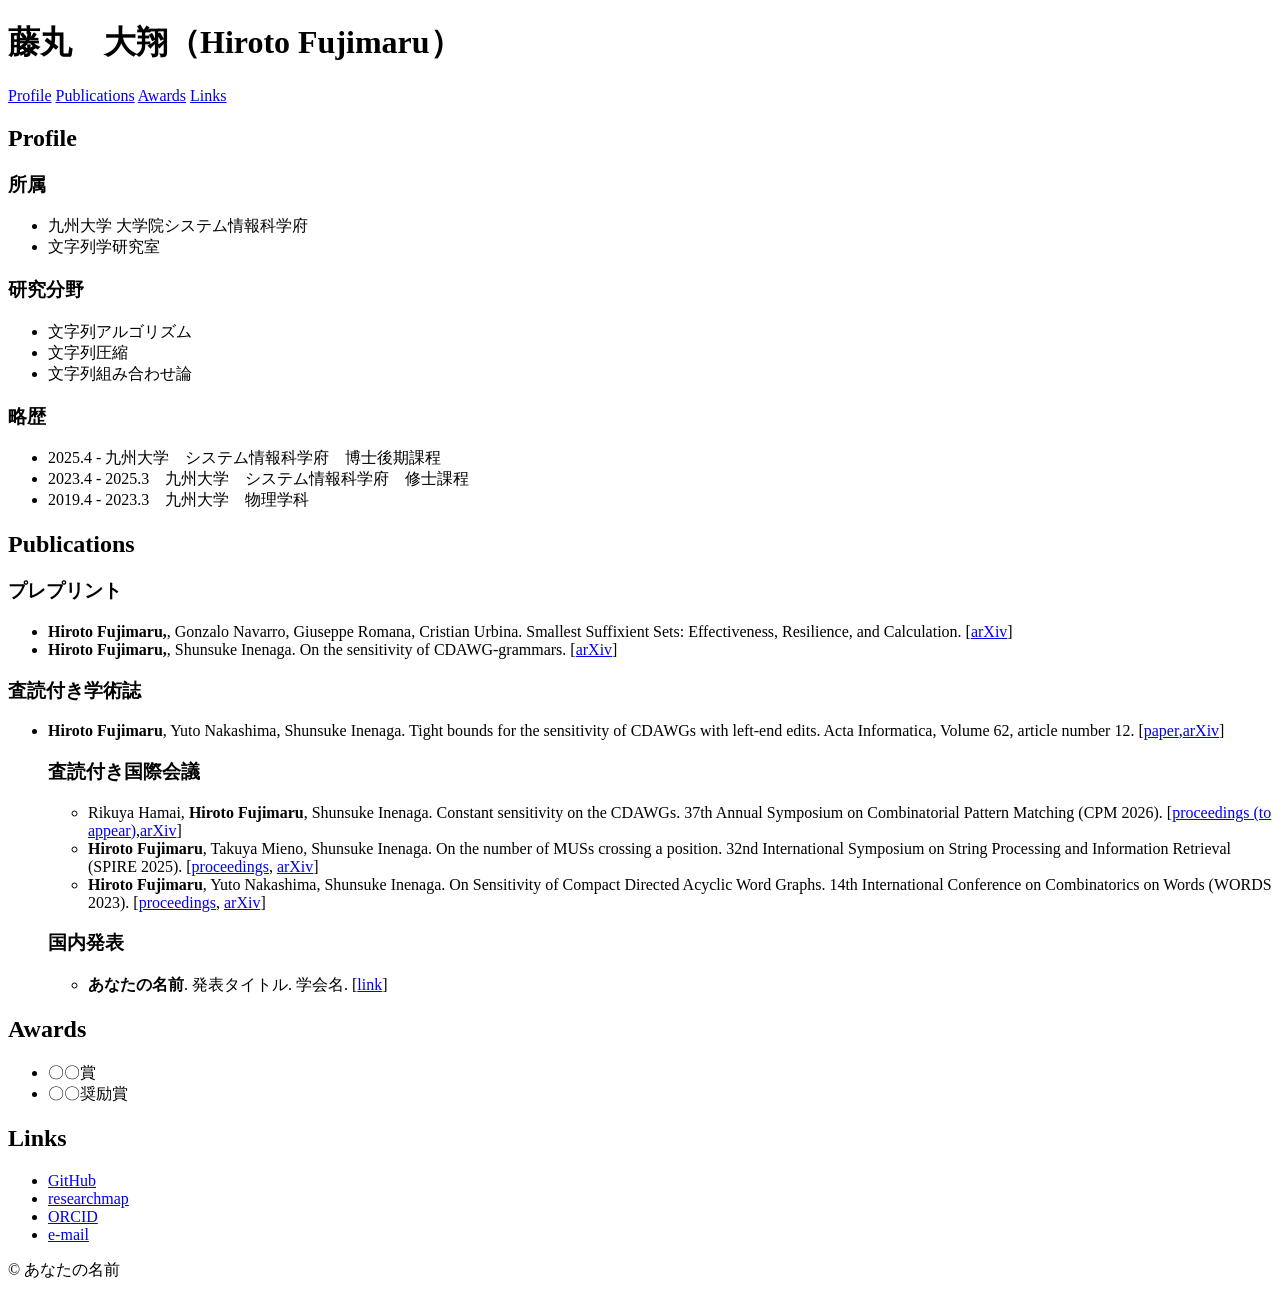
==== inedx.html @ 3f2aa428 "Create inedx.html" ====
<!doctype html>
<html lang="ja">
<head>
  <meta charset="utf-8">
  <meta name="viewport" content="width=device-width, initial-scale=1">
  <title>藤丸　大翔 | Portfolio</title>
  <meta name="description" content="あなたの名前のポートフォリオサイト">

  <link rel="stylesheet" href="style.css">
</head>

<body>
  <div class="content">
    <header class="site-header">
      <h1>藤丸　大翔（Hiroto Fujimaru）</h1>

      <nav class="header-nav">
        <a href="#profile">Profile</a>
        <a href="#publications">Publications</a>
        <a href="#awards">Awards</a>
        <a href="#links">Links</a>
      </nav>
    </header>

    <main>
      <section id="profile" class="section">
        <h2>Profile</h2>

        <h3>所属</h3>
        <ul>
          <li>九州大学 大学院システム情報科学府</li>
          <li>文字列学研究室</li>
        </ul>

        <h3>研究分野</h3>
        <ul>
          <li>文字列アルゴリズム</li>
          <li>文字列圧縮</li>
          <li>文字列組み合わせ論</li>
        </ul>

        <h3>略歴</h3>
        <ul>
          <li>2025.4 - 九州大学　システム情報科学府　博士後期課程</li>
          <li>2023.4 - 2025.3　九州大学　システム情報科学府　修士課程</li>
          <li>2019.4 - 2023.3　九州大学　物理学科</li>
        </ul>
      </section>

      <section id="publications" class="section">
        <h2>Publications</h2>

        <h3>プレプリント</h3>
        <ul>
          <li>
            <strong>Hiroto Fujimaru,</strong>, Gonzalo Navarro, Giuseppe Romana, Cristian Urbina.
            Smallest Suffixient Sets: Effectiveness, Resilience, and Calculation.
            [<a href="https://arxiv.org/abs/2506.05638">arXiv</a>]
          </li>
          <li>
            <strong>Hiroto Fujimaru,</strong>, Shunsuke Inenaga.
            On the sensitivity of CDAWG-grammars.
            [<a href="https://arxiv.org/abs/2503.02415">arXiv</a>]
          </li>
        </ul>

        <h3>査読付き学術誌</h3>
          <ul>
          <li>
            <strong>Hiroto Fujimaru</strong>, Yuto Nakashima, Shunsuke Inenaga.
            Tight bounds for the sensitivity of CDAWGs with left-end edits.
            Acta Informatica, Volume 62, article number 12.
            [<a href="https://link.springer.com/article/10.1007/s00236-025-00478-y">paper</a>,<a href="https://arxiv.org/abs/2303.01726v5">arXiv</a>]
          </li>
        <h3>査読付き国際会議</h3>
        <ul>
          <li>
            Rikuya Hamai, <strong>Hiroto Fujimaru</strong>, Shunsuke Inenaga.
            Constant sensitivity on the CDAWGs.
           37th Annual Symposium on Combinatorial Pattern Matching (CPM 2026).
            [<a href="#">proceedings (to appear)</a>,<a href="https://arxiv.org/abs/2502.05915">arXiv</a>]
          </li>
          <li>
            <strong>Hiroto Fujimaru</strong>, Takuya Mieno, Shunsuke Inenaga.
            On the number of MUSs crossing a position.
           32nd International Symposium on String Processing and Information Retrieval (SPIRE 2025).
            [<a href="https://link.springer.com/chapter/10.1007/978-3-032-05228-5_11">proceedings</a>, <a href="https://arxiv.org/abs/2508.16092">arXiv</a>]
          </li>
          <li>
            <strong>Hiroto Fujimaru</strong>, Yuto Nakashima, Shunsuke Inenaga.
            On Sensitivity of Compact Directed Acyclic Word Graphs.
           14th International Conference on Combinatorics on Words (WORDS 2023).
            [<a href="https://link.springer.com/chapter/10.1007/978-3-031-33180-0_13">proceedings</a>, <a href="https://arxiv.org/abs/2303.01726v2">arXiv</a>]
          </li>
        </ul>

        <h3>国内発表</h3>
        <ul>
          <li>
            <strong>あなたの名前</strong>.
            発表タイトル.
            学会名.
            [<a href="#">link</a>]
          </li>
        </ul>
      </section>

      <section id="awards" class="section">
        <h2>Awards</h2>
        <ul>
          <li>〇〇賞</li>
          <li>〇〇奨励賞</li>
        </ul>
      </section>

      <section id="links" class="section">
        <h2>Links</h2>
        <ul>
          <li><a href="#">GitHub</a></li>
          <li><a href="#">researchmap</a></li>
          <li><a href="#">ORCID</a></li>
          <li><a href="mailto:your-email@example.com">e-mail</a></li>
        </ul>
      </section>
    </main>
  </div>

  <footer>
    <p>&copy; あなたの名前</p>
  </footer>

  <script src="script.js"></script>
</body>
</html>
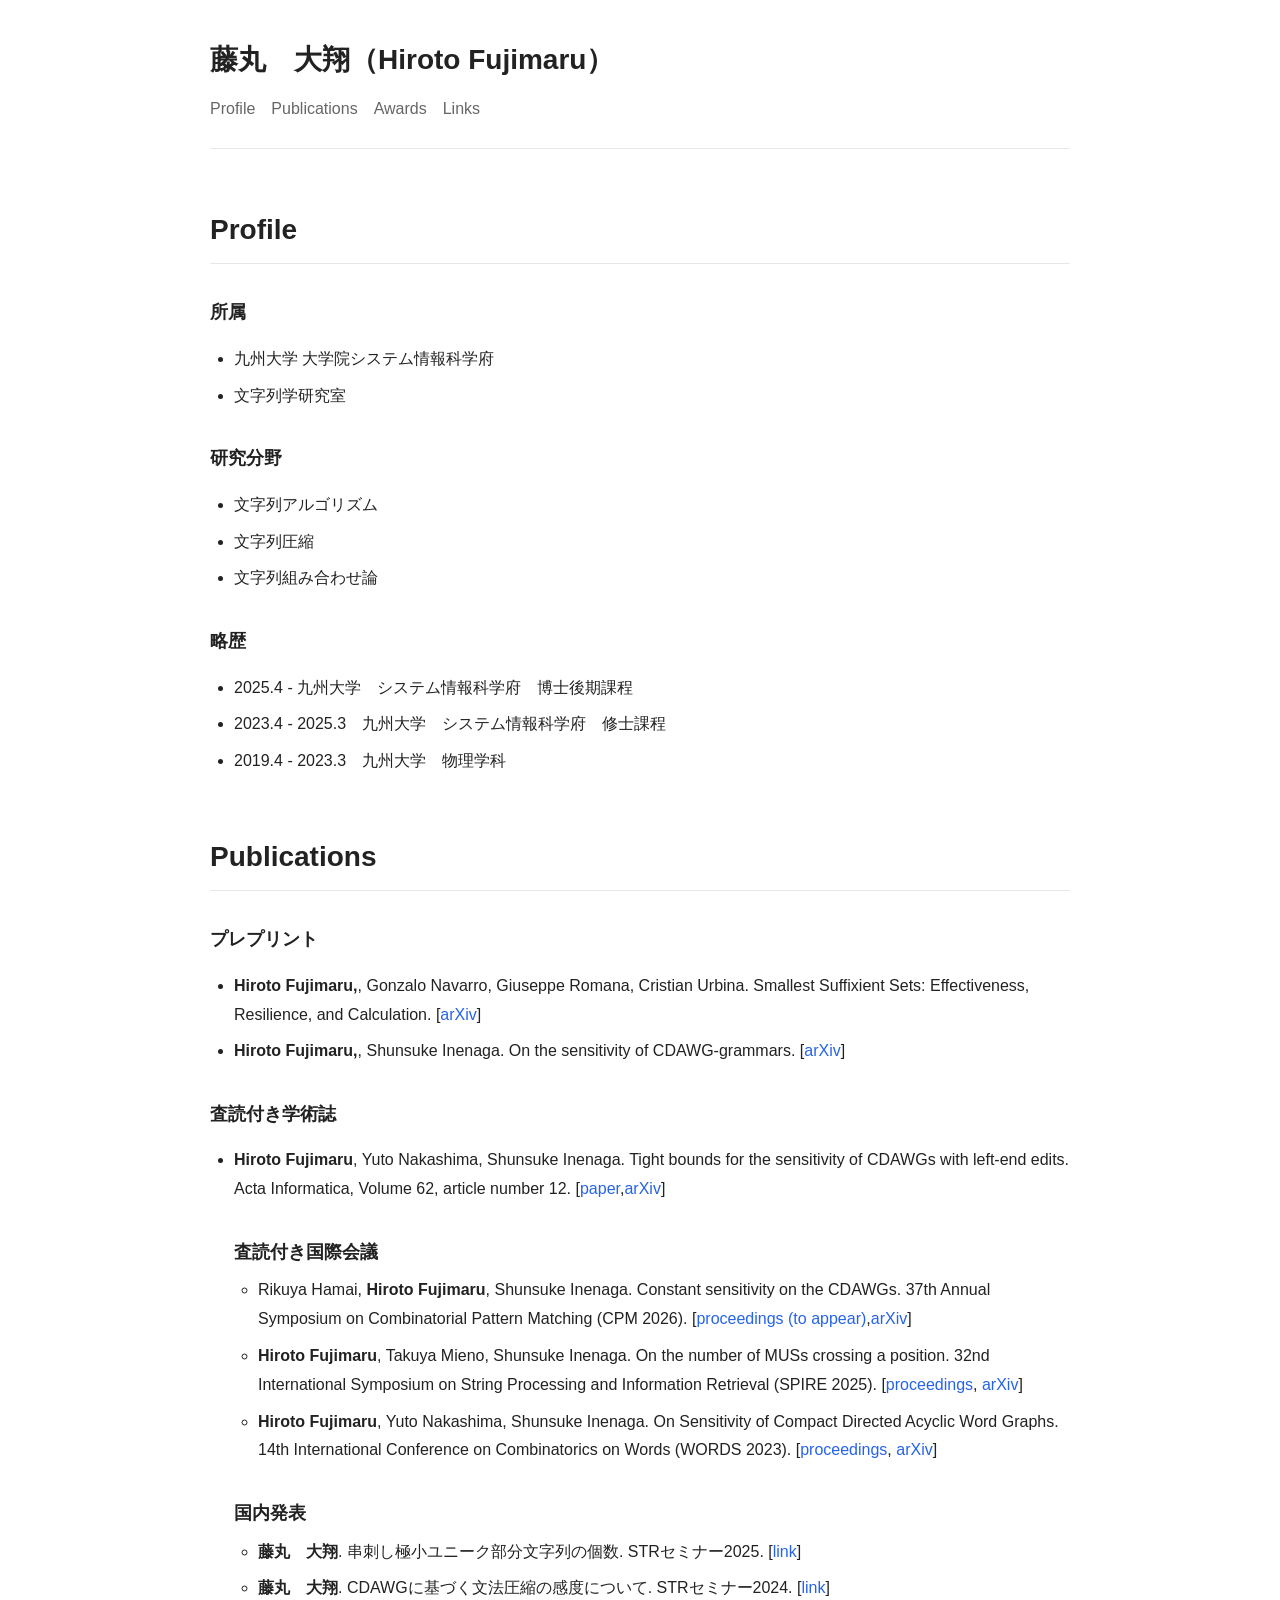
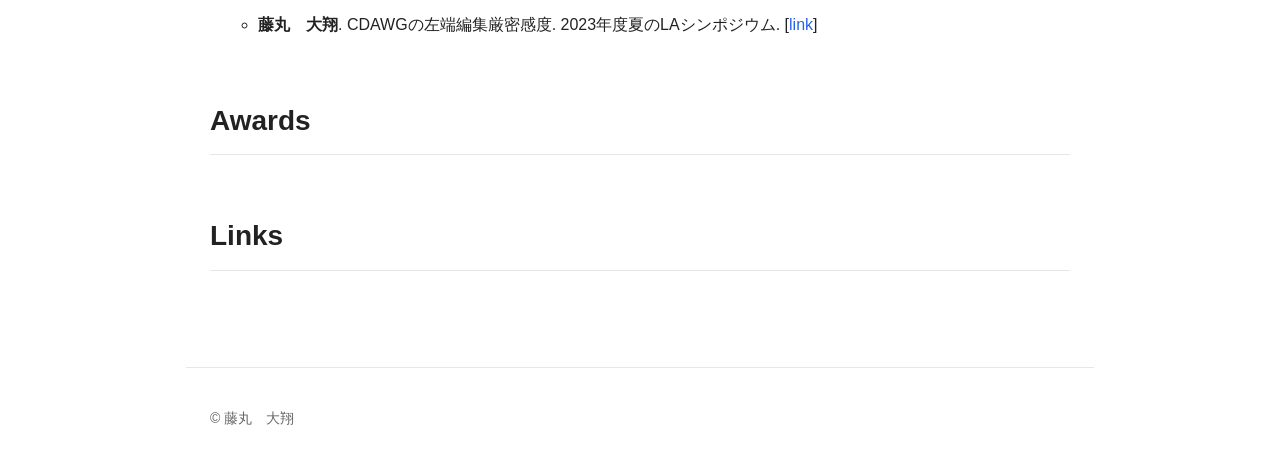
==== commit 7fe5a9f7: "Update inedx.html" ====
--- a/inedx.html
+++ b/inedx.html
@@ -97,10 +97,22 @@
         <h3>国内発表</h3>
         <ul>
           <li>
-            <strong>あなたの名前</strong>.
-            発表タイトル.
-            学会名.
-            [<a href="#">link</a>]
+            <strong>藤丸　大翔</strong>.
+            串刺し極小ユニーク部分文字列の個数.
+            STRセミナー2025.
+            [<a href="https://str-seminar.github.io/2025/index.html">link</a>]
+          </li>
+          <li>
+            <strong>藤丸　大翔</strong>.
+            CDAWGに基づく文法圧縮の感度について.
+            STRセミナー2024.
+            [<a href="https://sites.google.com/view/str2024sapporo#h.zbkjpojqd9g">link</a>]
+          </li>
+          <li>
+            <strong>藤丸　大翔</strong>.
+            CDAWGの左端編集厳密感度.
+            2023年度夏のLAシンポジウム.
+            [<a href="https://la-symposium.github.io/2023/summer.html">link</a>]
           </li>
         </ul>
       </section>
@@ -108,25 +120,19 @@
       <section id="awards" class="section">
         <h2>Awards</h2>
         <ul>
-          <li>〇〇賞</li>
-          <li>〇〇奨励賞</li>
         </ul>
       </section>
 
       <section id="links" class="section">
         <h2>Links</h2>
         <ul>
-          <li><a href="#">GitHub</a></li>
-          <li><a href="#">researchmap</a></li>
-          <li><a href="#">ORCID</a></li>
-          <li><a href="mailto:your-email@example.com">e-mail</a></li>
         </ul>
       </section>
     </main>
   </div>
 
   <footer>
-    <p>&copy; あなたの名前</p>
+    <p>&copy; 藤丸　大翔</p>
   </footer>
 
   <script src="script.js"></script>
--- a/style.css
+++ b/style.css
@@ -0,0 +1,103 @@
+:root {
+  --bg: #ffffff;
+  --text: #222222;
+  --muted: #666666;
+  --link: #2563eb;
+  --border: #e5e7eb;
+  --section-bg: #ffffff;
+}
+
+body {
+  margin: 0;
+  font-family: -apple-system, BlinkMacSystemFont, "Segoe UI", sans-serif;
+  line-height: 1.8;
+  color: var(--text);
+  background: var(--bg);
+}
+
+.content {
+  max-width: 860px;
+  margin: 0 auto;
+  padding: 40px 24px;
+}
+
+.site-header {
+  margin-bottom: 56px;
+  padding-bottom: 24px;
+  border-bottom: 1px solid var(--border);
+}
+
+.site-header h1 {
+  margin: 0 0 16px;
+  font-size: 28px;
+  line-height: 1.4;
+}
+
+.header-nav {
+  display: flex;
+  flex-wrap: wrap;
+  gap: 16px;
+}
+
+.header-nav a {
+  color: var(--muted);
+  text-decoration: none;
+}
+
+.header-nav a:hover {
+  color: var(--link);
+}
+
+.section {
+  margin-bottom: 56px;
+}
+
+.section h2 {
+  font-size: 28px;
+  margin-bottom: 24px;
+  border-bottom: 1px solid var(--border);
+  padding-bottom: 8px;
+}
+
+.section h3 {
+  font-size: 18px;
+  margin-top: 32px;
+  margin-bottom: 8px;
+}
+
+ul {
+  padding-left: 1.5em;
+}
+
+li {
+  margin-bottom: 8px;
+}
+
+a {
+  color: var(--link);
+  text-decoration: none;
+}
+
+a:hover {
+  text-decoration: underline;
+}
+
+footer {
+  max-width: 860px;
+  margin: 0 auto;
+  padding: 24px;
+  color: var(--muted);
+  font-size: 14px;
+  border-top: 1px solid var(--border);
+}
+
+@media (prefers-color-scheme: dark) {
+  :root {
+    --bg: #111111;
+    --text: #eeeeee;
+    --muted: #aaaaaa;
+    --link: #93c5fd;
+    --border: #333333;
+    --section-bg: #111111;
+  }
+}
